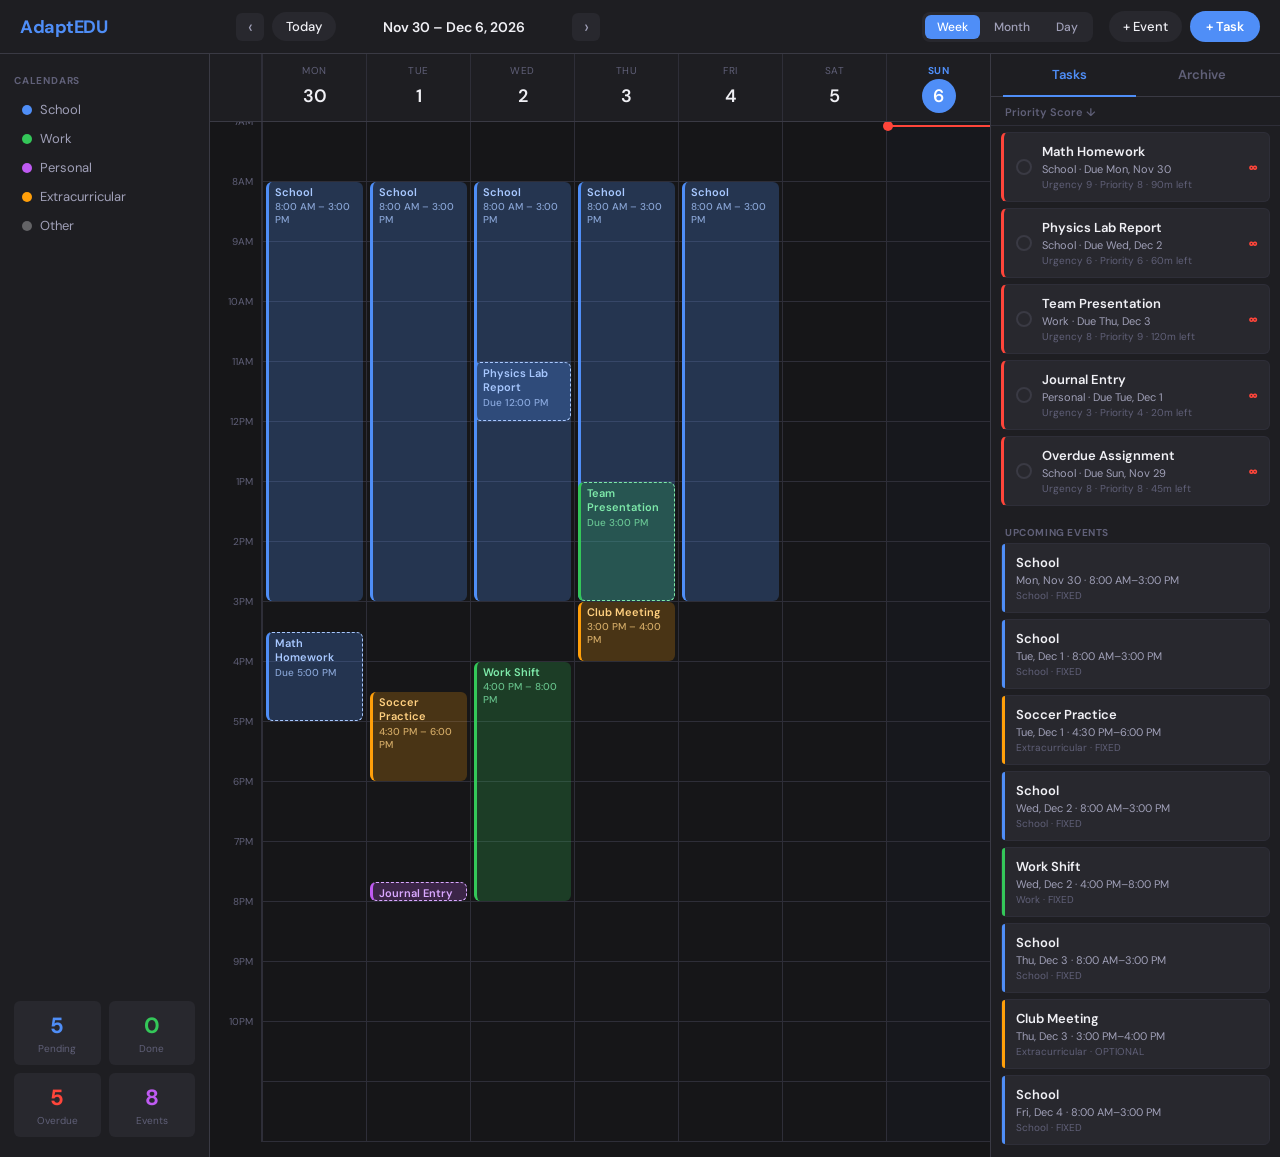
==== SpringBootTest/target/classes/index2.html @ b6828c3f "fixing springboot" ====
<!DOCTYPE html>
<html lang="en">
<head>
    <meta charset="UTF-8">
    <meta name="viewport" content="width=device-width, initial-scale=1.0">
    <title>AdaptEDU</title>
    <link rel="stylesheet" href="styles2.css">
    <link rel="preconnect" href="https://fonts.googleapis.com">
    <link href="https://fonts.googleapis.com/css2?family=DM+Sans:wght@300;400;500;600;700&family=DM+Mono:wght@400;500&display=swap" rel="stylesheet">
</head>
<body>
    <div class="app-container">

        <!-- Top Bar -->
        <header class="top-bar">
            <div class="logo">AdaptEDU</div>
            <div class="week-nav">
                <button class="icon-btn" id="prev-btn">&#8249;</button>
                <button class="pill-btn" id="today-btn">Today</button>
                <span class="week-label" id="week-label"></span>
                <button class="icon-btn" id="next-btn">&#8250;</button>
            </div>
            <div class="view-toggle">
                <button class="view-btn active" data-view="week">Week</button>
                <button class="view-btn" data-view="month">Month</button>
                <button class="view-btn" data-view="day">Day</button>
            </div>
            <div class="actions">
                <button class="pill-btn" id="add-event-btn">+ Event</button>
                <button class="accent-btn" id="add-task-btn">+ Task</button>
            </div>
        </header>

        <div class="main-body">
            <!-- Sidebar -->
            <aside class="sidebar">
                <div class="sidebar-section">
                    <div class="section-label">CALENDARS</div>
                    <div class="category-item"><span class="dot school"></span>School</div>
                    <div class="category-item"><span class="dot work"></span>Work</div>
                    <div class="category-item"><span class="dot personal"></span>Personal</div>
                    <div class="category-item"><span class="dot extracurricular"></span>Extracurricular</div>
                    <div class="category-item"><span class="dot other"></span>Other</div>
                </div>
                <div class="sidebar-spacer"></div>
                <div class="mini-stats">
                    <div class="stat-box"><div class="stat-val blue" id="stat-pending">0</div><div class="stat-label">Pending</div></div>
                    <div class="stat-box"><div class="stat-val green" id="stat-done">0</div><div class="stat-label">Done</div></div>
                    <div class="stat-box"><div class="stat-val red" id="stat-overdue">0</div><div class="stat-label">Overdue</div></div>
                    <div class="stat-box"><div class="stat-val purple" id="stat-events">0</div><div class="stat-label">Events</div></div>
                </div>
            </aside>

            <!-- Main Content Area -->
            <main class="content-area">
                <div class="calendar-panel" id="calendar"></div>

                <!-- Task / Archive Panel -->
                <div class="task-list-panel">
                    <div class="task-panel-tabs">
                        <button class="tab-btn active" data-tab="tasks">Tasks</button>
                        <button class="tab-btn" data-tab="archive">Archive</button>
                    </div>
                    <div class="task-list-subheader" id="task-list-subheader">Priority Score ↓</div>
                    <div class="task-list-content" id="task-list"></div>
                </div>
            </main>
        </div>
    </div>

    <!-- ── Detail Popover ─────────────────────────────────── -->
    <div id="detail-popover" class="detail-popover hidden">
        <div class="popover-header">
            <div class="popover-dot" id="popover-dot"></div>
            <div class="popover-title" id="popover-title"></div>
            <button class="close-btn" id="close-popover">&times;</button>
        </div>
        <div class="popover-body" id="popover-body"></div>
        <div class="popover-footer" id="popover-footer"></div>
    </div>

    <!-- ── Add Task Modal ────────────────────────────────── -->
    <div id="add-task-modal" class="modal-overlay hidden">
        <div class="modal-content">
            <div class="modal-header">
                <h2>New Task</h2>
                <button class="close-btn" id="close-task-modal">&times;</button>
            </div>
            <form id="task-form" class="modal-form">
                <label for="task-name">Task Name *</label>
                <input type="text" id="task-name" name="task-name" placeholder="e.g., Finish project report" required>
                <div class="form-row">
                    <div class="form-group">
                        <label for="task-category">Category</label>
                        <select id="task-category" name="task-category">
                            <option value="School">School</option>
                            <option value="Work">Work</option>
                            <option value="Personal">Personal</option>
                            <option value="Extracurricular">Extracurricular</option>
                            <option value="Other">Other</option>
                        </select>
                    </div>
                    <div class="form-group">
                        <label for="task-due-date">Due Date &amp; Time *</label>
                        <input type="datetime-local" id="task-due-date" name="task-due-date" required>
                    </div>
                </div>
                <label for="task-description">Description</label>
                <textarea id="task-description" name="task-description" rows="2" placeholder="Optional notes..."></textarea>
                <div class="form-row">
                    <div class="form-group">
                        <label for="task-urgency">Urgency (1-10)</label>
                        <input type="number" id="task-urgency" name="task-urgency" min="1" max="10" value="5">
                    </div>
                    <div class="form-group">
                        <label for="task-priority">Your Priority (1-10)</label>
                        <input type="number" id="task-priority" name="task-priority" min="1" max="10" value="5">
                    </div>
                    <div class="form-group">
                        <label for="task-estimated-time">Est. Time (mins)</label>
                        <input type="number" id="task-estimated-time" name="task-estimated-time" min="5" step="5" value="60">
                    </div>
                </div>
            </form>
            <div class="modal-footer">
                <button type="button" class="pill-btn" id="cancel-task-btn">Cancel</button>
                <button type="submit" form="task-form" class="accent-btn">Save Task</button>
            </div>
        </div>
    </div>

    <!-- ── Add Event Modal ───────────────────────────────── -->
    <div id="add-event-modal" class="modal-overlay hidden">
        <div class="modal-content">
            <div class="modal-header">
                <h2>New Event</h2>
                <button class="close-btn" id="close-event-modal">&times;</button>
            </div>
            <form id="event-form" class="modal-form">
                <label for="event-name">Event Name *</label>
                <input type="text" id="event-name" name="event-name" placeholder="e.g., Team Meeting" required>
                <div class="form-row">
                    <div class="form-group"><label for="event-start-time">Start Time *</label><input type="datetime-local" id="event-start-time" required></div>
                    <div class="form-group"><label for="event-end-time">End Time *</label><input type="datetime-local" id="event-end-time" required></div>
                </div>
                <label for="event-location">Location</label>
                <input type="text" id="event-location" placeholder="e.g., Room 204">
                <div class="form-row">
                    <div class="form-group">
                        <label for="event-status">Status</label>
                        <select id="event-status"><option value="FIXED">Fixed</option><option value="OPTIONAL">Optional</option></select>
                    </div>
                    <div class="form-group">
                        <label for="event-category">Category</label>
                        <select id="event-category">
                            <option value="School">School</option>
                            <option value="Work">Work</option>
                            <option value="Personal">Personal</option>
                            <option value="Extracurricular">Extracurricular</option>
                        </select>
                    </div>
                </div>
            </form>
            <div class="modal-footer">
                <button type="button" class="pill-btn" id="cancel-event-btn">Cancel</button>
                <button type="submit" form="event-form" class="accent-btn">Save Event</button>
            </div>
        </div>
    </div>

    <script src="script2.js"></script>
    <script src="api-integration.js"></script>
    <script src="main_alg.js"></script>
</body>
</html>
---- SpringBootTest/target/classes/styles2.css ----
@import url('https://fonts.googleapis.com/css2?family=DM+Sans:wght@300;400;500;600;700&family=DM+Mono:wght@400;500&display=swap');

:root {
    --bg-dark:      #161618;
    --bg-panel:     #1e1e22;
    --bg-card:      #28282e;
    --bg-hover:     #32323a;
    --border:       #3a3a44;
    --border-light: #2e2e38;

    --text-primary: #f0f0f5;
    --text-secondary: #a0a0b8;
    --text-muted:   #606078;

    /* Category palette — Apple-inspired, clearly distinct */
    --cat-school:   #4f8ef7;   /* vivid blue */
    --cat-work:     #34c759;   /* system green */
    --cat-personal: #bf5af2;   /* purple */
    --cat-extracurricular: #ff9f0a; /* amber */
    --cat-other:    #636366;   /* neutral gray */

    --accent:       #4f8ef7;
    --accent-red:   #ff453a;
    --accent-green: #34c759;
    --accent-orange:#ff9f0a;
    --accent-purple:#bf5af2;

    --font: 'DM Sans', system-ui, sans-serif;
    --font-mono: 'DM Mono', monospace;
    --radius: 10px;
    --radius-sm: 6px;
}

*, *::before, *::after { box-sizing: border-box; margin: 0; padding: 0; }

body {
    font-family: var(--font);
    background: var(--bg-dark);
    color: var(--text-primary);
    height: 100vh;
    display: flex;
    flex-direction: column;
    overflow: hidden;
    -webkit-font-smoothing: antialiased;
}

/* ══════════════════════════════════════════
   TOP BAR
══════════════════════════════════════════ */
.top-bar {
    display: flex;
    align-items: center;
    gap: 16px;
    height: 54px;
    background: var(--bg-panel);
    border-bottom: 1px solid var(--border);
    padding: 0 20px;
    flex-shrink: 0;
    z-index: 20;
}

.logo {
    font-size: 18px;
    font-weight: 700;
    color: var(--accent);
    letter-spacing: -0.5px;
    width: 200px;
}

.week-nav {
    display: flex;
    align-items: center;
    gap: 8px;
}

.week-label {
    font-size: 14px;
    font-weight: 600;
    min-width: 220px;
    text-align: center;
    color: var(--text-primary);
}

.view-toggle {
    display: flex;
    background: var(--bg-card);
    border-radius: 8px;
    padding: 3px;
    gap: 2px;
    margin-left: auto;
}

.view-btn {
    background: none;
    border: none;
    color: var(--text-secondary);
    font-family: var(--font);
    font-size: 12px;
    font-weight: 500;
    padding: 4px 12px;
    border-radius: 6px;
    cursor: pointer;
    transition: background 0.15s, color 0.15s;
}
.view-btn.active {
    background: var(--accent);
    color: #fff;
}
.view-btn:hover:not(.active) {
    background: var(--bg-hover);
    color: var(--text-primary);
}

.actions { display: flex; gap: 8px; }

button { cursor: pointer; border: none; font-family: var(--font); }

.icon-btn {
    background: var(--bg-card);
    color: var(--text-secondary);
    width: 28px; height: 28px;
    border-radius: 6px;
    font-size: 18px;
    line-height: 1;
    transition: background 0.15s;
}
.icon-btn:hover { background: var(--bg-hover); color: var(--text-primary); }

.pill-btn {
    background: var(--bg-card);
    color: var(--text-primary);
    padding: 6px 14px;
    border-radius: 20px;
    font-size: 13px;
    font-weight: 500;
    transition: background 0.15s;
}
.pill-btn:hover { background: var(--bg-hover); }

.accent-btn {
    background: var(--accent);
    color: #fff;
    padding: 7px 16px;
    border-radius: 20px;
    font-size: 13px;
    font-weight: 600;
    transition: opacity 0.15s;
}
.accent-btn:hover { opacity: 0.85; }

/* ══════════════════════════════════════════
   MAIN LAYOUT
══════════════════════════════════════════ */
.main-body {
    display: flex;
    flex: 1;
    overflow: hidden;
}

/* ── Sidebar ───────────────────────────── */
.sidebar {
    width: 210px;
    background: var(--bg-panel);
    border-right: 1px solid var(--border);
    display: flex;
    flex-direction: column;
    padding: 20px 14px;
    flex-shrink: 0;
}

.sidebar-section { margin-bottom: 24px; }

.section-label {
    font-size: 10px;
    font-weight: 700;
    color: var(--text-muted);
    letter-spacing: 0.8px;
    margin-bottom: 8px;
}

.category-item {
    display: flex;
    align-items: center;
    gap: 8px;
    padding: 6px 8px;
    font-size: 13px;
    border-radius: var(--radius-sm);
    cursor: pointer;
    color: var(--text-secondary);
    transition: background 0.12s, color 0.12s;
}
.category-item:hover { background: var(--bg-card); color: var(--text-primary); }

.dot {
    width: 10px; height: 10px;
    border-radius: 50%;
    flex-shrink: 0;
}
.dot.school        { background: var(--cat-school); }
.dot.work          { background: var(--cat-work); }
.dot.personal      { background: var(--cat-personal); }
.dot.extracurricular { background: var(--cat-extracurricular); }
.dot.other         { background: var(--cat-other); }
/* also handle "extra" alias */
.dot.extra         { background: var(--cat-extracurricular); }

.sidebar-spacer { flex: 1; }

.mini-stats {
    display: grid;
    grid-template-columns: 1fr 1fr;
    gap: 8px;
}
.stat-box {
    background: var(--bg-card);
    padding: 10px 8px;
    text-align: center;
    border-radius: var(--radius-sm);
}
.stat-val  { font-size: 22px; font-weight: 700; font-variant-numeric: tabular-nums; }
.stat-label { font-size: 10px; color: var(--text-muted); margin-top: 2px; }
.blue   { color: var(--accent); }
.green  { color: var(--accent-green); }
.red    { color: var(--accent-red); }
.purple { color: var(--accent-purple); }

/* ── Content area ──────────────────────── */
.content-area {
    display: flex;
    flex: 1;
    overflow: hidden;
}

.calendar-panel {
    flex: 1;
    background: var(--bg-dark);
    overflow-y: auto;
    overflow-x: hidden;
}

/* ── Task / Archive panel ──────────────── */
.task-list-panel {
    width: 290px;
    background: var(--bg-panel);
    border-left: 1px solid var(--border);
    display: flex;
    flex-direction: column;
    flex-shrink: 0;
}

.task-panel-tabs {
    display: flex;
    border-bottom: 1px solid var(--border);
    padding: 0 12px;
}
.tab-btn {
    flex: 1;
    background: none;
    border: none;
    border-bottom: 2px solid transparent;
    padding: 12px 0;
    font-size: 13px;
    font-weight: 600;
    color: var(--text-muted);
    cursor: pointer;
    transition: color 0.15s, border-color 0.15s;
    margin-bottom: -1px;
}
.tab-btn.active { color: var(--accent); border-bottom-color: var(--accent); }
.tab-btn:hover:not(.active) { color: var(--text-primary); }

.task-list-subheader {
    padding: 8px 14px 6px;
    font-size: 11px;
    font-weight: 600;
    color: var(--text-muted);
    border-bottom: 1px solid var(--border-light);
}

.task-list-content {
    flex: 1;
    overflow-y: auto;
    padding: 6px 10px;
}

/* ── Task / Event cards ────────────────── */
.task-card, .event-card {
    background: var(--bg-card);
    border: 1px solid var(--border-light);
    border-radius: var(--radius-sm);
    padding: 10px 12px;
    margin-bottom: 6px;
    display: flex;
    align-items: center;
    gap: 10px;
    cursor: pointer;
    transition: background 0.15s;
    position: relative;
}
.task-card:hover, .event-card:hover { background: var(--bg-hover); }
.task-card.overdue { border-left: 3px solid var(--accent-red); }
.task-card.completed { opacity: 0.55; }

/* Category left-border accent on task cards */
.task-card[data-category="school"]         { border-left: 3px solid var(--cat-school); }
.task-card[data-category="work"]           { border-left: 3px solid var(--cat-work); }
.task-card[data-category="personal"]       { border-left: 3px solid var(--cat-personal); }
.task-card[data-category="extracurricular"]{ border-left: 3px solid var(--cat-extracurricular); }
.task-card[data-category="other"]          { border-left: 3px solid var(--cat-other); }
.task-card.overdue                         { border-left: 3px solid var(--accent-red) !important; }

.card-checkbox {
    width: 16px; height: 16px;
    border-radius: 50%;
    border: 2px solid var(--border);
    flex-shrink: 0;
    display: flex; align-items: center; justify-content: center;
    transition: background 0.15s, border-color 0.15s;
    cursor: pointer;
}
.card-checkbox.checked {
    background: var(--accent-green);
    border-color: var(--accent-green);
}
.card-checkbox.checked::after { content: '✓'; font-size: 10px; color: #fff; }

.card-info { flex: 1; display: flex; flex-direction: column; gap: 2px; overflow: hidden; }
.card-name { font-size: 13px; font-weight: 600; white-space: nowrap; overflow: hidden; text-overflow: ellipsis; }
.task-card.completed .card-name { text-decoration: line-through; color: var(--text-muted); }
.card-meta  { font-size: 11px; color: var(--text-secondary); white-space: nowrap; overflow: hidden; text-overflow: ellipsis; }
.card-detail { font-size: 10px; color: var(--text-muted); white-space: nowrap; }

.card-score {
    font-size: 13px;
    font-weight: 700;
    font-variant-numeric: tabular-nums;
    font-family: var(--font-mono);
}

.event-card .event-color-bar {
    width: 3px; height: 100%; border-radius: 2px;
    position: absolute; left: 0; top: 0; bottom: 0;
    border-radius: var(--radius-sm) 0 0 var(--radius-sm);
}

.section-divider {
    font-size: 10px;
    font-weight: 700;
    color: var(--text-muted);
    letter-spacing: 0.6px;
    padding: 14px 4px 4px;
}

.empty-state {
    padding: 40px 20px;
    text-align: center;
    color: var(--text-muted);
    font-size: 13px;
    line-height: 1.6;
}

/* ══════════════════════════════════════════
   CALENDAR GRID (WEEK / DAY)
══════════════════════════════════════════ */
.calendar-wrapper {
    display: flex;
    flex-direction: column;
    min-width: 600px;
}

.cal-header {
    display: grid;
    grid-template-columns: 52px repeat(7, 1fr);
    background: var(--bg-panel);
    border-bottom: 1px solid var(--border);
    position: sticky;
    top: 0;
    z-index: 10;
}
.cal-header.day-view {
    grid-template-columns: 52px 1fr;
}

.cal-header-spacer { border-right: 1px solid var(--border-light); }

.cal-day-header {
    display: flex;
    flex-direction: column;
    align-items: center;
    justify-content: center;
    padding: 10px 0 8px;
    border-left: 1px solid var(--border-light);
}
.cal-day-name  { font-size: 10px; color: var(--text-muted); text-transform: uppercase; letter-spacing: 0.6px; }
.cal-day-date  {
    font-size: 18px; font-weight: 600; margin-top: 2px;
    width: 34px; height: 34px;
    display: flex; align-items: center; justify-content: center;
    border-radius: 50%;
    cursor: pointer;
    transition: background 0.15s;
}
.cal-day-date:hover { background: var(--bg-hover); }
.cal-day-header.today .cal-day-name { color: var(--accent); font-weight: 700; }
.cal-day-header.today .cal-day-date { background: var(--accent); color: #fff; }

.cal-body {
    display: grid;
    grid-template-columns: 52px repeat(7, 1fr);
    position: relative;
}
.cal-body.day-view {
    grid-template-columns: 52px 1fr;
}

.cal-time-col { display: flex; flex-direction: column; }
.cal-time-slot {
    height: 60px;
    position: relative;
    border-right: 1px solid var(--border-light);
}
.cal-time-label {
    position: absolute;
    top: -7px; right: 8px;
    font-size: 10px;
    color: var(--text-muted);
    font-variant-numeric: tabular-nums;
    white-space: nowrap;
}

.cal-day-col {
    border-left: 1px solid var(--border-light);
    position: relative;
    background-image: repeating-linear-gradient(
        to bottom,
        transparent,
        transparent 59px,
        var(--border-light) 59px,
        var(--border-light) 60px
    );
}
.cal-day-col.today-col { background-color: rgba(79,142,247,0.025); }

/* ── Calendar blocks ───────────────────── */
.cal-block {
    position: absolute;
    left: 3px; right: 3px;
    border-radius: 6px;
    padding: 3px 6px;
    font-size: 11px;
    font-weight: 500;
    overflow: hidden;
    cursor: pointer;
    transition: filter 0.15s, opacity 0.15s;
    z-index: 2;
}
.cal-block:hover { filter: brightness(1.15); }

.cal-block.school {
    background: rgba(79,142,247,0.25);
    border-left: 3px solid var(--cat-school);
    color: #a8c8ff;
}
.cal-block.work {
    background: rgba(52,199,89,0.22);
    border-left: 3px solid var(--cat-work);
    color: #7eeaaa;
}
.cal-block.personal {
    background: rgba(191,90,242,0.22);
    border-left: 3px solid var(--cat-personal);
    color: #d9a8ff;
}
.cal-block.extracurricular, .cal-block.extra {
    background: rgba(255,159,10,0.22);
    border-left: 3px solid var(--cat-extracurricular);
    color: #ffd080;
}
.cal-block.other {
    background: rgba(99,99,102,0.22);
    border-left: 3px solid var(--cat-other);
    color: #b0b0c0;
}

.cal-block .block-title { font-weight: 600; line-height: 1.3; }
.cal-block .block-time  { font-size: 10px; opacity: 0.75; margin-top: 1px; }

/* Task blocks look slightly different */
.cal-block.task-block {
    border-style: dashed;
    border-width: 1px;
    border-left-width: 3px;
    border-left-style: solid;
}

/* Current time line */
.current-time-line {
    position: absolute; left: 0; right: 0;
    height: 2px; background: var(--accent-red);
    z-index: 5; pointer-events: none;
}
.current-time-dot {
    position: absolute; left: -4px; top: -4px;
    width: 10px; height: 10px;
    border-radius: 50%;
    background: var(--accent-red);
}

/* ══════════════════════════════════════════
   MONTH VIEW
══════════════════════════════════════════ */
.month-wrapper { display: flex; flex-direction: column; height: 100%; }

.month-header-row {
    display: grid;
    grid-template-columns: repeat(7, 1fr);
    background: var(--bg-panel);
    border-bottom: 1px solid var(--border);
    position: sticky; top: 0; z-index: 10;
}
.month-day-name {
    text-align: center;
    padding: 10px 0;
    font-size: 11px;
    font-weight: 600;
    color: var(--text-muted);
    text-transform: uppercase;
    letter-spacing: 0.5px;
}

.month-grid {
    display: grid;
    grid-template-columns: repeat(7, 1fr);
    grid-auto-rows: minmax(100px, 1fr);
    flex: 1;
    border-left: 1px solid var(--border-light);
    border-top: 1px solid var(--border-light);
}

.month-cell {
    border-right: 1px solid var(--border-light);
    border-bottom: 1px solid var(--border-light);
    padding: 6px 6px 4px;
    position: relative;
    overflow: hidden;
}
.month-cell.other-month { opacity: 0.35; }
.month-cell.today-cell .month-cell-date {
    background: var(--accent);
    color: #fff;
    border-radius: 50%;
    width: 24px; height: 24px;
    display: flex; align-items: center; justify-content: center;
}

.month-cell-date {
    font-size: 13px;
    font-weight: 600;
    width: 24px; height: 24px;
    display: flex; align-items: center; justify-content: center;
    cursor: pointer;
}
.month-cell-date:hover { background: var(--bg-hover); border-radius: 50%; }

.month-event-pill {
    display: block;
    border-radius: 3px;
    padding: 1px 5px;
    font-size: 10px;
    font-weight: 500;
    margin-top: 2px;
    white-space: nowrap;
    overflow: hidden;
    text-overflow: ellipsis;
    cursor: pointer;
    transition: filter 0.12s;
}
.month-event-pill:hover { filter: brightness(1.2); }

.month-event-pill.school        { background: rgba(79,142,247,0.3);  color: #a8c8ff; }
.month-event-pill.work          { background: rgba(52,199,89,0.3);   color: #7eeaaa; }
.month-event-pill.personal      { background: rgba(191,90,242,0.3);  color: #d9a8ff; }
.month-event-pill.extracurricular,.month-event-pill.extra
                                 { background: rgba(255,159,10,0.3);  color: #ffd080; }
.month-event-pill.other         { background: rgba(99,99,102,0.3);   color: #b0b0c0; }
.month-event-pill.task-pill     { opacity: 0.7; }

.month-more {
    font-size: 10px;
    color: var(--text-muted);
    padding: 1px 4px;
    cursor: pointer;
}
.month-more:hover { color: var(--accent); }

/* ══════════════════════════════════════════
   DETAIL POPOVER
══════════════════════════════════════════ */
.detail-popover {
    position: fixed;
    background: var(--bg-panel);
    border: 1px solid var(--border);
    border-radius: var(--radius);
    width: 300px;
    box-shadow: 0 8px 32px rgba(0,0,0,0.5);
    z-index: 500;
    animation: popIn 0.15s ease;
}
@keyframes popIn {
    from { opacity: 0; transform: scale(0.95) translateY(4px); }
    to   { opacity: 1; transform: scale(1) translateY(0); }
}
.detail-popover.hidden { display: none; }

.popover-header {
    display: flex;
    align-items: center;
    gap: 10px;
    padding: 14px 16px 10px;
    border-bottom: 1px solid var(--border-light);
}
.popover-dot {
    width: 12px; height: 12px;
    border-radius: 50%;
    flex-shrink: 0;
}
.popover-title {
    flex: 1;
    font-size: 15px;
    font-weight: 600;
    color: var(--text-primary);
}
.close-btn {
    background: none;
    color: var(--text-muted);
    font-size: 22px;
    line-height: 1;
    padding: 0 2px;
    border-radius: 4px;
}
.close-btn:hover { color: var(--text-primary); background: var(--bg-hover); }

.popover-body {
    padding: 12px 16px;
    display: flex;
    flex-direction: column;
    gap: 8px;
    font-size: 13px;
    color: var(--text-secondary);
    max-height: 280px;
    overflow-y: auto;
}
.popover-row { display: flex; gap: 8px; align-items: flex-start; }
.popover-icon { color: var(--text-muted); flex-shrink: 0; width: 14px; margin-top: 1px; }
.popover-val  { color: var(--text-primary); }

.popover-footer {
    padding: 10px 16px 12px;
    border-top: 1px solid var(--border-light);
    display: flex;
    gap: 8px;
    justify-content: flex-end;
}
.popover-action-btn {
    padding: 6px 14px;
    border-radius: 20px;
    font-size: 12px;
    font-weight: 600;
    cursor: pointer;
    border: none;
    font-family: var(--font);
    transition: opacity 0.15s;
}
.popover-action-btn:hover { opacity: 0.8; }
.btn-complete { background: var(--accent-green); color: #fff; }
.btn-archive  { background: var(--bg-card); color: var(--text-primary); border: 1px solid var(--border); }
.btn-delete   { background: rgba(255,69,58,0.15); color: var(--accent-red); border: 1px solid rgba(255,69,58,0.3); }

/* ══════════════════════════════════════════
   MODALS
══════════════════════════════════════════ */
.modal-overlay {
    position: fixed; inset: 0;
    background: rgba(10,10,18,0.75);
    display: flex; justify-content: center; align-items: center;
    z-index: 1000;
    backdrop-filter: blur(6px);
}
.modal-overlay.hidden { display: none; }

.modal-content {
    background: var(--bg-panel);
    border: 1px solid var(--border);
    border-radius: 12px;
    width: 90%; max-width: 520px;
    box-shadow: 0 20px 60px rgba(0,0,0,0.4);
    animation: modalIn 0.2s ease;
}
@keyframes modalIn {
    from { opacity: 0; transform: translateY(-16px) scale(0.97); }
    to   { opacity: 1; transform: translateY(0) scale(1); }
}

.modal-header {
    display: flex; justify-content: space-between; align-items: center;
    padding: 18px 24px 14px;
    border-bottom: 1px solid var(--border);
}
.modal-header h2 { font-size: 17px; font-weight: 700; }

.modal-form {
    padding: 20px 24px;
    display: flex; flex-direction: column;
    gap: 14px;
}
.modal-form label { font-size: 11px; font-weight: 600; color: var(--text-muted); letter-spacing: 0.4px; }

.modal-form input[type="text"],
.modal-form input[type="datetime-local"],
.modal-form input[type="number"],
.modal-form select,
.modal-form textarea {
    width: 100%;
    background: var(--bg-card);
    color: var(--text-primary);
    border: 1px solid var(--border);
    border-radius: var(--radius-sm);
    padding: 9px 12px;
    font-family: var(--font);
    font-size: 13px;
    transition: border-color 0.15s;
}
.modal-form input:focus,
.modal-form select:focus,
.modal-form textarea:focus {
    outline: none;
    border-color: var(--accent);
    box-shadow: 0 0 0 3px rgba(79,142,247,0.2);
}

.form-row { display: flex; gap: 14px; }
.form-group { flex: 1; display: flex; flex-direction: column; gap: 6px; }

.modal-footer {
    display: flex; justify-content: flex-end; gap: 10px;
    padding: 14px 24px;
    background: var(--bg-dark);
    border-top: 1px solid var(--border);
    border-bottom-left-radius: 12px;
    border-bottom-right-radius: 12px;
}

/* scrollbar styling */
::-webkit-scrollbar { width: 6px; }
::-webkit-scrollbar-track { background: transparent; }
::-webkit-scrollbar-thumb { background: var(--border); border-radius: 3px; }
::-webkit-scrollbar-thumb:hover { background: #555; }
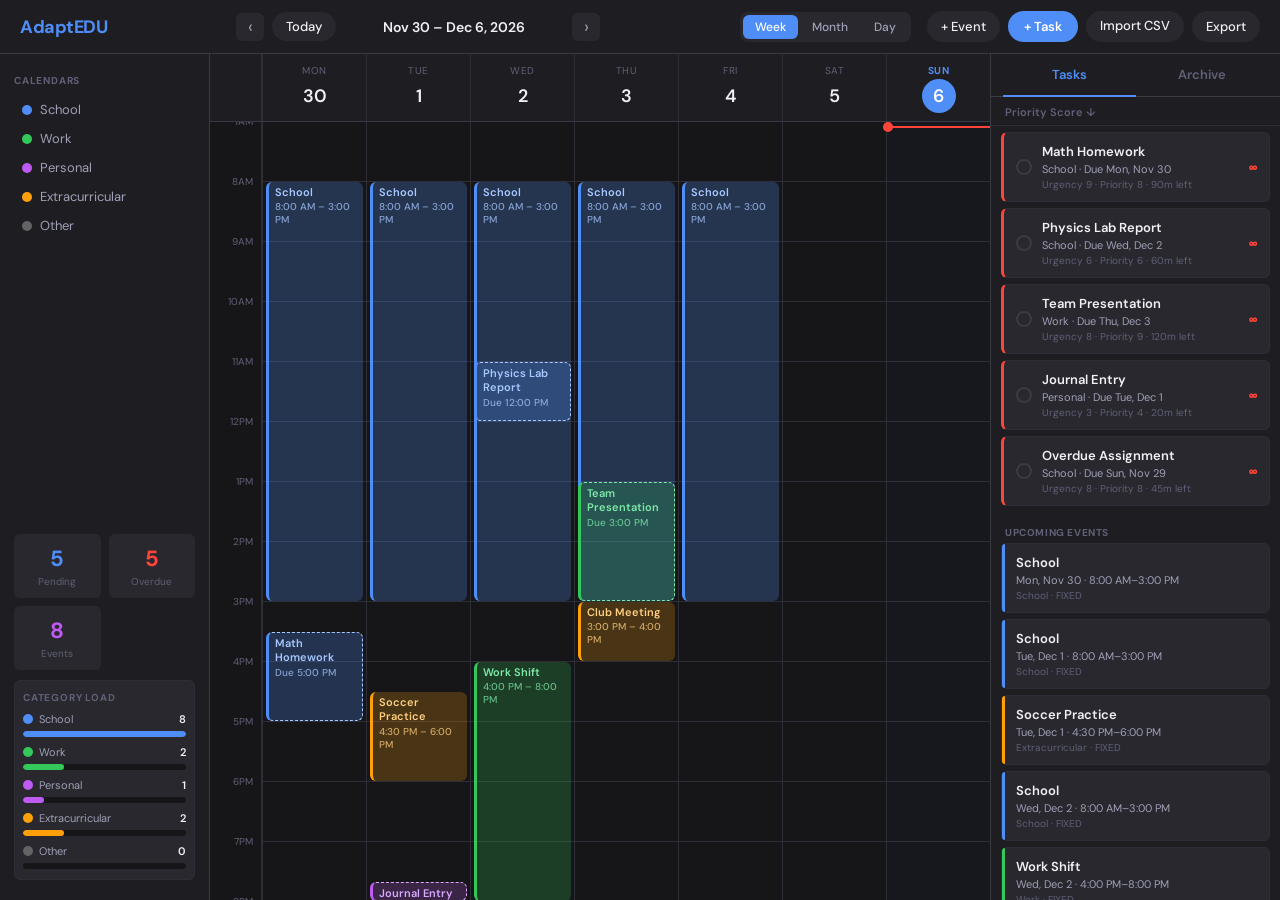
==== commit c541335a: "added components to the UI (progress bar and not getting rid of the tasks) as well as fixing the scr" ====
--- a/SpringBootTest/target/classes/index2.html
+++ b/SpringBootTest/target/classes/index2.html
@@ -1,39 +1,60 @@
 <!DOCTYPE html>
+<!-- HTML5 Document Declaration -->
 <html lang="en">
+<!-- Head section: Contains metadata, stylesheets, and fonts -->
 <head>
     <meta charset="UTF-8">
+    <!-- Character encoding for the document -->
     <meta name="viewport" content="width=device-width, initial-scale=1.0">
+    <!-- Responsive design meta tag -->
     <title>AdaptEDU</title>
+    <!-- Page title -->
     <link rel="stylesheet" href="styles2.css">
+    <!-- Link to external CSS stylesheet -->
     <link rel="preconnect" href="https://fonts.googleapis.com">
+    <!-- Preconnect to Google Fonts for faster loading -->
     <link href="https://fonts.googleapis.com/css2?family=DM+Sans:wght@300;400;500;600;700&family=DM+Mono:wght@400;500&display=swap" rel="stylesheet">
+    <!-- Google Fonts link for custom fonts -->
 </head>
+<!-- Body section: Contains the main content of the page -->
 <body>
+    <!-- Main application container -->
     <div class="app-container">
 
-        <!-- Top Bar -->
+        <!-- Top Bar: Contains logo, navigation, view toggles, and action buttons -->
         <header class="top-bar">
+            <!-- Logo section -->
             <div class="logo">AdaptEDU</div>
+            <!-- Week navigation: Previous, Today, Week label, Next buttons -->
             <div class="week-nav">
                 <button class="icon-btn" id="prev-btn">&#8249;</button>
                 <button class="pill-btn" id="today-btn">Today</button>
                 <span class="week-label" id="week-label"></span>
                 <button class="icon-btn" id="next-btn">&#8250;</button>
             </div>
+            <!-- View toggle buttons: Week, Month, Day -->
             <div class="view-toggle">
                 <button class="view-btn active" data-view="week">Week</button>
                 <button class="view-btn" data-view="month">Month</button>
                 <button class="view-btn" data-view="day">Day</button>
             </div>
+            <!-- Action buttons: Add Event and Add Task -->
             <div class="actions">
                 <button class="pill-btn" id="add-event-btn">+ Event</button>
                 <button class="accent-btn" id="add-task-btn">+ Task</button>
+                <label class="pill-btn" style="cursor:pointer">
+                    Import CSV
+                  <input type="file" accept=".csv" id="import-csv-input" multiple style="display:none">
+                 </label>
+               <button class="pill-btn" id="export-csv-btn">Export</button>
             </div>
         </header>
 
+        <!-- Main body: Contains sidebar and content area -->
         <div class="main-body">
-            <!-- Sidebar -->
+            <!-- Sidebar: Displays calendars and statistics -->
             <aside class="sidebar">
+                <!-- Calendar categories section -->
                 <div class="sidebar-section">
                     <div class="section-label">CALENDARS</div>
                     <div class="category-item"><span class="dot school"></span>School</div>
@@ -42,53 +63,94 @@
                     <div class="category-item"><span class="dot extracurricular"></span>Extracurricular</div>
                     <div class="category-item"><span class="dot other"></span>Other</div>
                 </div>
+                <!-- Spacer for layout -->
                 <div class="sidebar-spacer"></div>
+                <!-- Mini statistics and category distribution -->
                 <div class="mini-stats">
                     <div class="stat-box"><div class="stat-val blue" id="stat-pending">0</div><div class="stat-label">Pending</div></div>
-                    <div class="stat-box"><div class="stat-val green" id="stat-done">0</div><div class="stat-label">Done</div></div>
                     <div class="stat-box"><div class="stat-val red" id="stat-overdue">0</div><div class="stat-label">Overdue</div></div>
                     <div class="stat-box"><div class="stat-val purple" id="stat-events">0</div><div class="stat-label">Events</div></div>
+
+                    <div class="category-bars">
+                        <div class="section-label">CATEGORY LOAD</div>
+
+                        <div class="category-bar-row" data-cat="school">
+                            <div class="category-bar-head"><span class="dot school"></span><span>School</span><span class="bar-count" id="bar-count-school">0</span></div>
+                            <div class="category-bar-track"><div class="category-bar-fill school" id="cat-bar-school"></div></div>
+                        </div>
+
+                        <div class="category-bar-row" data-cat="work">
+                            <div class="category-bar-head"><span class="dot work"></span><span>Work</span><span class="bar-count" id="bar-count-work">0</span></div>
+                            <div class="category-bar-track"><div class="category-bar-fill work" id="cat-bar-work"></div></div>
+                        </div>
+
+                        <div class="category-bar-row" data-cat="personal">
+                            <div class="category-bar-head"><span class="dot personal"></span><span>Personal</span><span class="bar-count" id="bar-count-personal">0</span></div>
+                            <div class="category-bar-track"><div class="category-bar-fill personal" id="cat-bar-personal"></div></div>
+                        </div>
+
+                        <div class="category-bar-row" data-cat="extracurricular">
+                            <div class="category-bar-head"><span class="dot extracurricular"></span><span>Extracurricular</span><span class="bar-count" id="bar-count-extracurricular">0</span></div>
+                            <div class="category-bar-track"><div class="category-bar-fill extracurricular" id="cat-bar-extracurricular"></div></div>
+                        </div>
+
+                        <div class="category-bar-row" data-cat="other">
+                            <div class="category-bar-head"><span class="dot other"></span><span>Other</span><span class="bar-count" id="bar-count-other">0</span></div>
+                            <div class="category-bar-track"><div class="category-bar-fill other" id="cat-bar-other"></div></div>
+                        </div>
+                    </div>
                 </div>
             </aside>
 
-            <!-- Main Content Area -->
+            <!-- Main Content Area: Calendar and task list -->
             <main class="content-area">
+                <!-- Calendar panel: Displays week/month/day views -->
                 <div class="calendar-panel" id="calendar"></div>
 
-                <!-- Task / Archive Panel -->
+                <!-- Task / Archive Panel: Tabs for tasks and archive -->
                 <div class="task-list-panel">
+                    <!-- Tabs for switching between tasks and archive -->
                     <div class="task-panel-tabs">
                         <button class="tab-btn active" data-tab="tasks">Tasks</button>
                         <button class="tab-btn" data-tab="archive">Archive</button>
                     </div>
+                    <!-- Subheader for task list sorting -->
                     <div class="task-list-subheader" id="task-list-subheader">Priority Score ↓</div>
+                    <!-- Content area for task list -->
                     <div class="task-list-content" id="task-list"></div>
                 </div>
             </main>
         </div>
     </div>
 
-    <!-- ── Detail Popover ─────────────────────────────────── -->
+    <!-- Detail Popover: Modal for displaying task/event details -->
     <div id="detail-popover" class="detail-popover hidden">
+        <!-- Popover header with dot, title, and close button -->
         <div class="popover-header">
             <div class="popover-dot" id="popover-dot"></div>
             <div class="popover-title" id="popover-title"></div>
             <button class="close-btn" id="close-popover">&times;</button>
         </div>
+        <!-- Popover body: Contains details -->
         <div class="popover-body" id="popover-body"></div>
+        <!-- Popover footer: Action buttons -->
         <div class="popover-footer" id="popover-footer"></div>
     </div>
 
-    <!-- ── Add Task Modal ────────────────────────────────── -->
+    <!-- Add Task Modal: Form for creating new tasks -->
     <div id="add-task-modal" class="modal-overlay hidden">
         <div class="modal-content">
+            <!-- Modal header with title and close button -->
             <div class="modal-header">
                 <h2>New Task</h2>
                 <button class="close-btn" id="close-task-modal">&times;</button>
             </div>
+            <!-- Task form: Fields for task details -->
             <form id="task-form" class="modal-form">
+                <!-- Task name input -->
                 <label for="task-name">Task Name *</label>
                 <input type="text" id="task-name" name="task-name" placeholder="e.g., Finish project report" required>
+                <!-- Category and due date row -->
                 <div class="form-row">
                     <div class="form-group">
                         <label for="task-category">Category</label>
@@ -105,8 +167,10 @@
                         <input type="datetime-local" id="task-due-date" name="task-due-date" required>
                     </div>
                 </div>
+                <!-- Description textarea -->
                 <label for="task-description">Description</label>
                 <textarea id="task-description" name="task-description" rows="2" placeholder="Optional notes..."></textarea>
+                <!-- Urgency, priority, and estimated time row -->
                 <div class="form-row">
                     <div class="form-group">
                         <label for="task-urgency">Urgency (1-10)</label>
@@ -122,6 +186,7 @@
                     </div>
                 </div>
             </form>
+            <!-- Modal footer with cancel and save buttons -->
             <div class="modal-footer">
                 <button type="button" class="pill-btn" id="cancel-task-btn">Cancel</button>
                 <button type="submit" form="task-form" class="accent-btn">Save Task</button>
@@ -129,22 +194,28 @@
         </div>
     </div>
 
-    <!-- ── Add Event Modal ───────────────────────────────── -->
+    <!-- Add Event Modal: Form for creating new events -->
     <div id="add-event-modal" class="modal-overlay hidden">
         <div class="modal-content">
+            <!-- Modal header with title and close button -->
             <div class="modal-header">
                 <h2>New Event</h2>
                 <button class="close-btn" id="close-event-modal">&times;</button>
             </div>
+            <!-- Event form: Fields for event details -->
             <form id="event-form" class="modal-form">
+                <!-- Event name input -->
                 <label for="event-name">Event Name *</label>
                 <input type="text" id="event-name" name="event-name" placeholder="e.g., Team Meeting" required>
+                <!-- Start and end time row -->
                 <div class="form-row">
                     <div class="form-group"><label for="event-start-time">Start Time *</label><input type="datetime-local" id="event-start-time" required></div>
                     <div class="form-group"><label for="event-end-time">End Time *</label><input type="datetime-local" id="event-end-time" required></div>
                 </div>
+                <!-- Location input -->
                 <label for="event-location">Location</label>
                 <input type="text" id="event-location" placeholder="e.g., Room 204">
+                <!-- Status and category row -->
                 <div class="form-row">
                     <div class="form-group">
                         <label for="event-status">Status</label>
@@ -161,6 +232,7 @@
                     </div>
                 </div>
             </form>
+            <!-- Modal footer with cancel and save buttons -->
             <div class="modal-footer">
                 <button type="button" class="pill-btn" id="cancel-event-btn">Cancel</button>
                 <button type="submit" form="event-form" class="accent-btn">Save Event</button>
@@ -168,8 +240,12 @@
         </div>
     </div>
 
+    <!-- JavaScript files: Main script, API integration, and algorithm -->
     <script src="script2.js"></script>
+    <!-- Main JavaScript file for UI interactions -->
     <script src="api-integration.js"></script>
+    <!-- Script for backend API integration -->
     <script src="main_alg.js"></script>
+    <!-- Script for main algorithm logic -->
 </body>
 </html>
--- a/SpringBootTest/target/classes/styles2.css
+++ b/SpringBootTest/target/classes/styles2.css
@@ -42,6 +42,13 @@
     flex-direction: column;
     overflow: hidden;
     -webkit-font-smoothing: antialiased;
+}
+
+.app-container {
+    display: flex;
+    flex-direction: column;
+    flex: 1;
+    min-height: 0;
 }
 
 /* ══════════════════════════════════════════
@@ -154,6 +161,7 @@
 .main-body {
     display: flex;
     flex: 1;
+    min-height: 0;
     overflow: hidden;
 }
 
@@ -224,10 +232,63 @@
 .red    { color: var(--accent-red); }
 .purple { color: var(--accent-purple); }
 
+.category-bars {
+    grid-column: 1 / -1;
+    margin-top: 2px;
+    padding: 10px 8px;
+    background: var(--bg-card);
+    border-radius: var(--radius-sm);
+    border: 1px solid var(--border-light);
+}
+
+.category-bar-row {
+    display: flex;
+    flex-direction: column;
+    gap: 5px;
+    margin-top: 8px;
+}
+
+.category-bar-head {
+    display: flex;
+    align-items: center;
+    gap: 6px;
+    font-size: 11px;
+    color: var(--text-secondary);
+}
+
+.bar-count {
+    margin-left: auto;
+    color: var(--text-primary);
+    font-weight: 600;
+    font-variant-numeric: tabular-nums;
+}
+
+.category-bar-track {
+    width: 100%;
+    height: 6px;
+    border-radius: 999px;
+    background: var(--bg-dark);
+    overflow: hidden;
+}
+
+.category-bar-fill {
+    height: 100%;
+    width: 0%;
+    border-radius: 999px;
+    transition: width 0.2s ease;
+}
+
+.category-bar-fill.school { background: var(--cat-school); }
+.category-bar-fill.work { background: var(--cat-work); }
+.category-bar-fill.personal { background: var(--cat-personal); }
+.category-bar-fill.extracurricular { background: var(--cat-extracurricular); }
+.category-bar-fill.other { background: var(--cat-other); }
+
 /* ── Content area ──────────────────────── */
 .content-area {
     display: flex;
     flex: 1;
+    min-height: 0;
     overflow: hidden;
 }
 
@@ -245,6 +306,7 @@
     border-left: 1px solid var(--border);
     display: flex;
     flex-direction: column;
+    min-height: 0;
     flex-shrink: 0;
 }
 
@@ -456,6 +518,16 @@
 }
 .cal-block:hover { filter: brightness(1.15); }
 
+.cal-block.task-block.completed-task-block {
+    opacity: 0.45;
+    filter: saturate(0.4);
+    border-style: solid;
+}
+
+.cal-block.task-block.completed-task-block .block-title {
+    text-decoration: line-through;
+}
+
 .cal-block.school {
     background: rgba(79,142,247,0.25);
     border-left: 3px solid var(--cat-school);
@@ -584,6 +656,11 @@
                                  { background: rgba(255,159,10,0.3);  color: #ffd080; }
 .month-event-pill.other         { background: rgba(99,99,102,0.3);   color: #b0b0c0; }
 .month-event-pill.task-pill     { opacity: 0.7; }
+.month-event-pill.task-pill.completed-task-pill {
+    opacity: 0.35;
+    filter: saturate(0.35);
+    text-decoration: line-through;
+}
 
 .month-more {
     font-size: 10px;
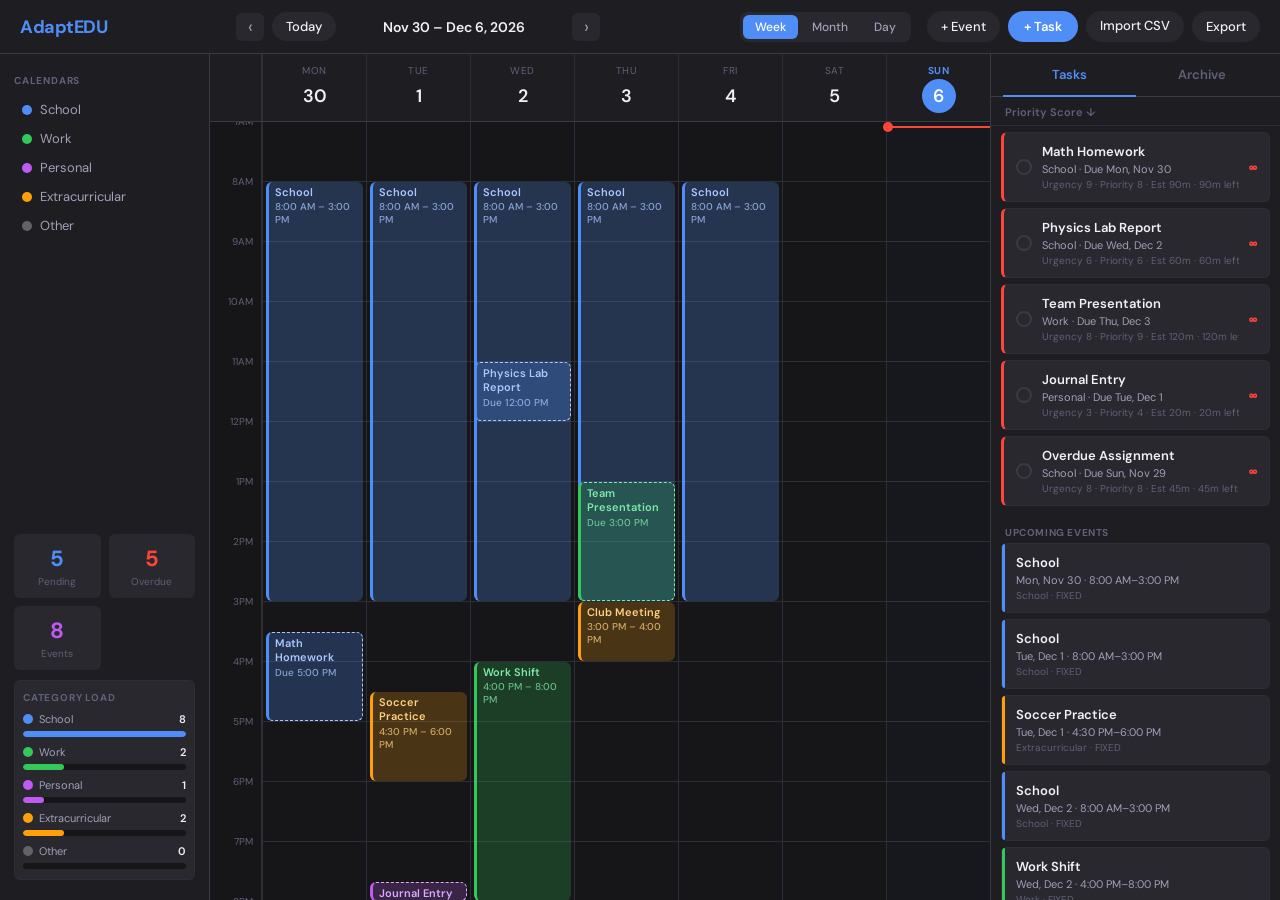
==== commit a822b9fc: "i need to fix the algorithm implementatin, don't know why its not working but it's not adjsuting the" ====
--- a/SpringBootTest/target/classes/index2.html
+++ b/SpringBootTest/target/classes/index2.html
@@ -185,6 +185,7 @@
                         <input type="number" id="task-estimated-time" name="task-estimated-time" min="5" step="5" value="60">
                     </div>
                 </div>
+                <div id="task-adjust-message" class="task-adjust-message"></div>
             </form>
             <!-- Modal footer with cancel and save buttons -->
             <div class="modal-footer">
--- a/SpringBootTest/target/classes/styles2.css
+++ b/SpringBootTest/target/classes/styles2.css
@@ -818,6 +818,22 @@
 .form-row { display: flex; gap: 14px; }
 .form-group { flex: 1; display: flex; flex-direction: column; gap: 6px; }
 
+.task-adjust-message {
+    min-height: 18px;
+    font-size: 12px;
+    font-weight: 600;
+    color: var(--text-muted);
+    margin-top: -4px;
+}
+
+.task-adjust-message.is-success {
+    color: var(--accent-green);
+}
+
+.task-adjust-message.is-fallback {
+    color: var(--accent-orange);
+}
+
 .modal-footer {
     display: flex; justify-content: flex-end; gap: 10px;
     padding: 14px 24px;
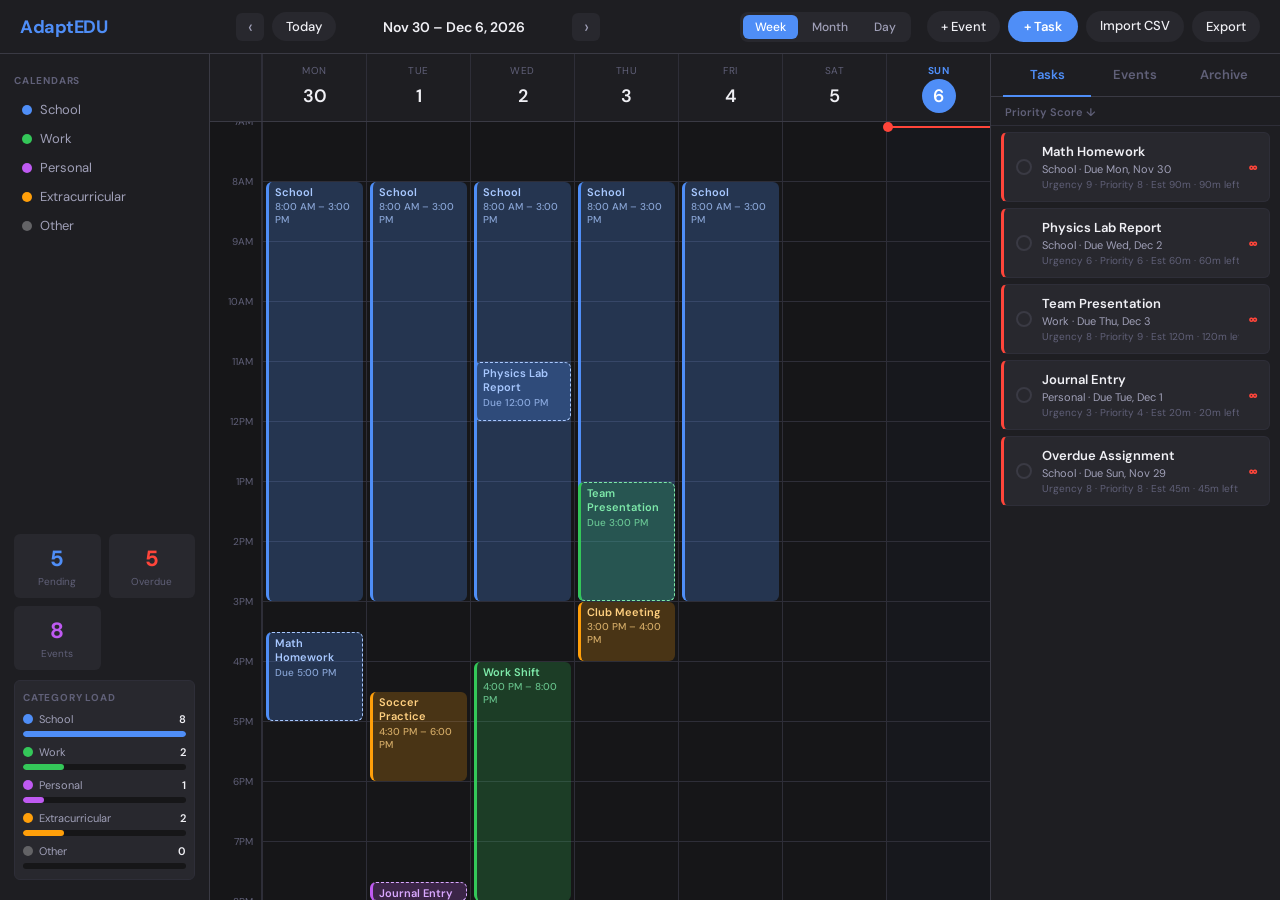
==== commit a9042d86: "Fixed up the UI a bit" ====
--- a/SpringBootTest/target/classes/index2.html
+++ b/SpringBootTest/target/classes/index2.html
@@ -112,6 +112,7 @@
                     <!-- Tabs for switching between tasks and archive -->
                     <div class="task-panel-tabs">
                         <button class="tab-btn active" data-tab="tasks">Tasks</button>
+                        <button class="tab-btn" data-tab="events">Events</button>
                         <button class="tab-btn" data-tab="archive">Archive</button>
                     </div>
                     <!-- Subheader for task list sorting -->
@@ -230,6 +231,19 @@
                             <option value="Personal">Personal</option>
                             <option value="Extracurricular">Extracurricular</option>
                         </select>
+                    </div>
+                </div>
+                <div class="form-row">
+                    <div class="form-group">
+                        <label for="event-reminder-enabled">Reminder</label>
+                        <select id="event-reminder-enabled">
+                            <option value="no" selected>No reminder</option>
+                            <option value="yes">Remind me</option>
+                        </select>
+                    </div>
+                    <div class="form-group hidden" id="event-reminder-days-group">
+                        <label for="event-reminder-every-days">Remind every (days)</label>
+                        <input type="number" id="event-reminder-every-days" min="1" step="1" value="1">
                     </div>
                 </div>
             </form>
